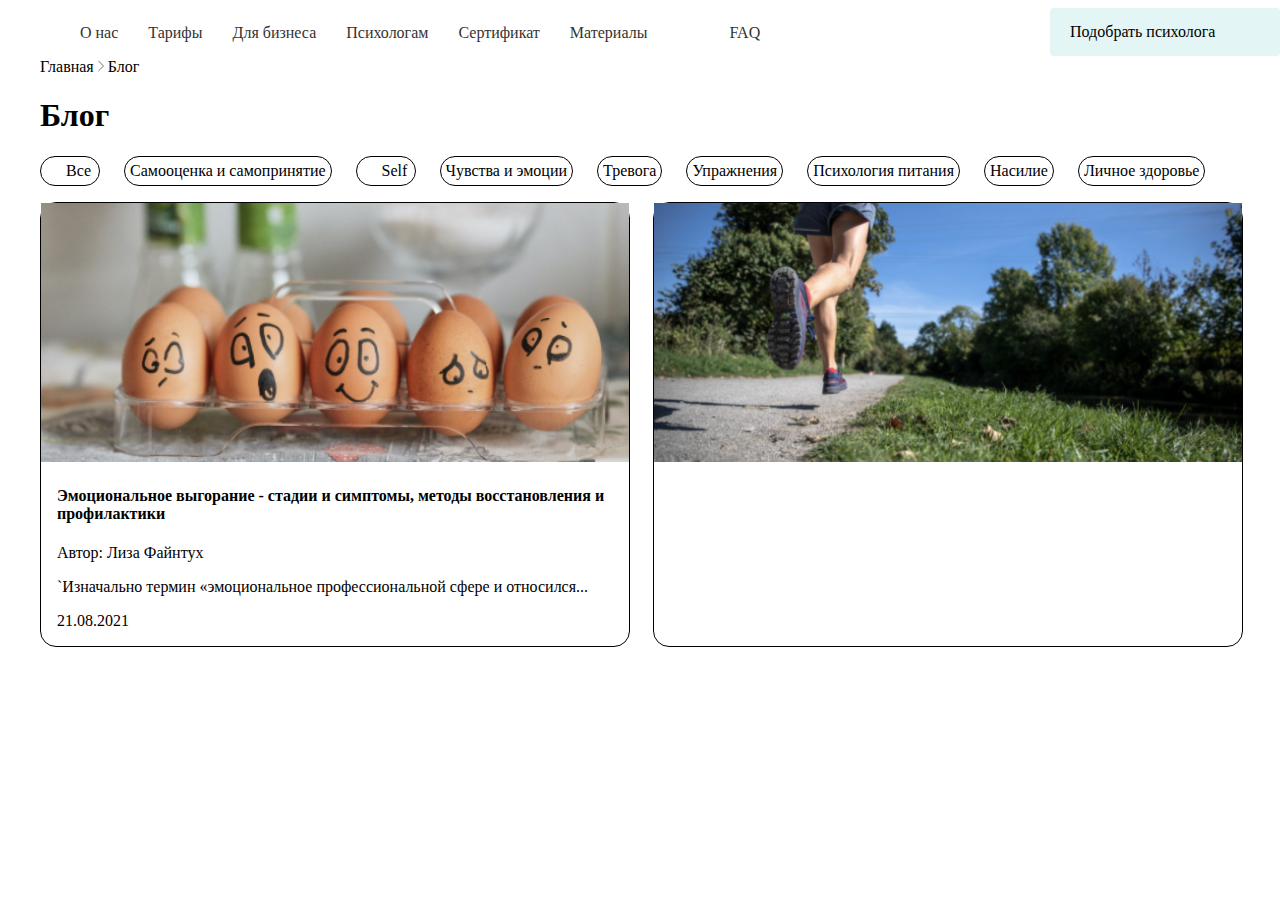
==== index.html @ e8a623a6 "Add files via upload" ====
<!DOCTYPE html>
<html lang="en">
  <head>
    <meta charset="UTF-8" />
    <meta http-equiv="X-UA-Compatible" content="IE=edge" />
    <meta name="viewport" content="width=device-width, initial-scale=1.0" />
    <title>Блог you talk</title>
    <link rel="stylesheet" href="CSS/Style.css" />
  </head>
  <body>
    <div class="wrapper">
      <header class="header">
        <div class="container">
          <div class="help">
            <a href="">Подобрать психолога</a>
          </div>
          <div class="header_inner">
            <a href="" class="logo">
              <img src="Images/SVG/logo.svg" alt="" class="logo_svg" />
            </a>
            <nav class="menu">
              <ul class="menu_list">
                <li class="menu_list_item">
                  <a href="" class="menu_list_link">О нас</a>
                </li>
                <li class="menu_list_item">
                  <a href="" class="menu_list_link">Тарифы</a>
                </li>
                <li class="menu_list_item">
                  <a href="" class="menu_list_link">Для бизнеса</a>
                </li>
                <li class="menu_list_item">
                  <a href="" class="menu_list_link">Психологам</a>
                </li>
                <li class="menu_list_item">
                  <a href="" class="menu_list_link">Сертификат</a>
                </li>
                <li class="menu_list_item">
                  <a href="" class="menu_list_link">Материалы</a>
                </li>
                <li class="menu_list_item">
                  <a href="" class="menu_list_link">FAQ</a>
                </li>
              </ul>
            </nav>
          </div>
        </div>
      </header>
      <main class="main">
        <div class="main_menu">
          <a href="" class="main">Главная</a>
          <a href="">
            <img src="./Images/SVG/Vector.svg" class="vector" alt="Нет фото" />
          </a>
          <a href="" class="blog">Блог</a>
        </div>
        <h1>Блог</h1>
        <ul class="menu_blog">
          <li class="menu_blog_item_all"><a href="" class=""></a>Все</li>
          <li class="menu_blog_item">
            <a href="" class=""></a>Самооценка и самопринятие
          </li>
          <li class="menu_blog_item_self"><a href="" class=""></a>Self</li>
          <li class="menu_blog_item">
            <a href="" class=""></a>Чувства и эмоции
          </li>
          <li class="menu_blog_item"><a href="" class=""></a>Тревога</li>
          <li class="menu_blog_item"><a href="" class=""></a>Упражнения</li>
          <li class="menu_blog_item">
            <a href="" class=""></a>Психология питания
          </li>
          <li class="menu_blog_item"><a href="" class=""></a>Насилие</li>
          <li class="menu_blog_item">
            <a href="" class=""></a>Личное здоровье
          </li>
        </ul>
        <div class="Blog_cards">
          <div class="Blog_card">
            <img src="Images/PNG/1.png" alt="" />
            <div class="text1">
              <h4>
                Эмоциональное выгорание - стадии и симптомы, методы
                восстановления и профилактики
              </h4>
              <p>Автор: Лиза Файнтух</p>
              <p>
                `Изначально термин «эмоциональное профессиональной сфере и
                относился...
              </p>
              <p>21.08.2021</p>
            </div>
          </div>
          <div class="Blog_card">
            <img src="Images/PNG/2.png" alt="2" />
          </div>
        </div>
      </main>
      <footer class="footer"></footer>
    </div>
  </body>
</html>
---- CSS/Style.css ----
html {
  box-sizing: border-box;
}
*,
*::after,
*::before {
  box-sizing: inherit;
}
ul {
  list-style: none;
}
a {
  text-decoration: none;
  color: inherit;
}
.wrapper {
  background-color: #ffffff;
  max-width: 1220px;

  margin: 0 auto;
  padding: 0 10px;
}
.header_inner {
  display: flex;
  max-width: 1220px;
}
.menu_list {
  display: flex;
  gap: 30px;
}
.menu_list_item {
  color: #333;
}
.menu_list_item:last-child {
  padding-left: 52px;
}
.help {
  display: flex;
  flex-direction: row;
  align-items: center;
  padding: 14px 20px;
  gap: 10px;

  position: absolute;
  width: 230px;
  height: 48px;
  right: 0px;

  background: #e3f5f5;
  border-radius: 4px;
}
.main_menu {
}
.vector {
  margin: auto;
}
.menu_blog {
  display: flex;
  flex-direction: row;
  justify-content: flex-start;
  align-items: center;
  padding-left: 0;
  gap: 24px;
}
.menu_blog_item {
  border: solid;
  border-width: 1px;
  border-radius: 20px;
  padding: 5px;
}
.menu_blog_item_all {
  width: 60px;
  border: solid;
  border-width: 1px;
  border-radius: 20px;
  padding: 5px;
  padding-left: 25px;
  background: url(../Images/PNG/смайл.png) no-repeat left 5px center;
}
.menu_blog_item_self {
  width: 60px;
  border: solid;
  border-width: 1px;
  border-radius: 20px;
  padding: 5px;
  padding-left: 25px;
  background: url(../Images/PNG/единорог.png) no-repeat left 5px center;
}
.Blog_cards {
  display: grid;
  grid-template-columns: repeat(8, 1fr);
  grid-gap: 23px;
}
.text1 {
  margin: 16px;
}
.Blog_card {
  border: solid;
  border-width: 1px;
  border-radius: 16px;
}
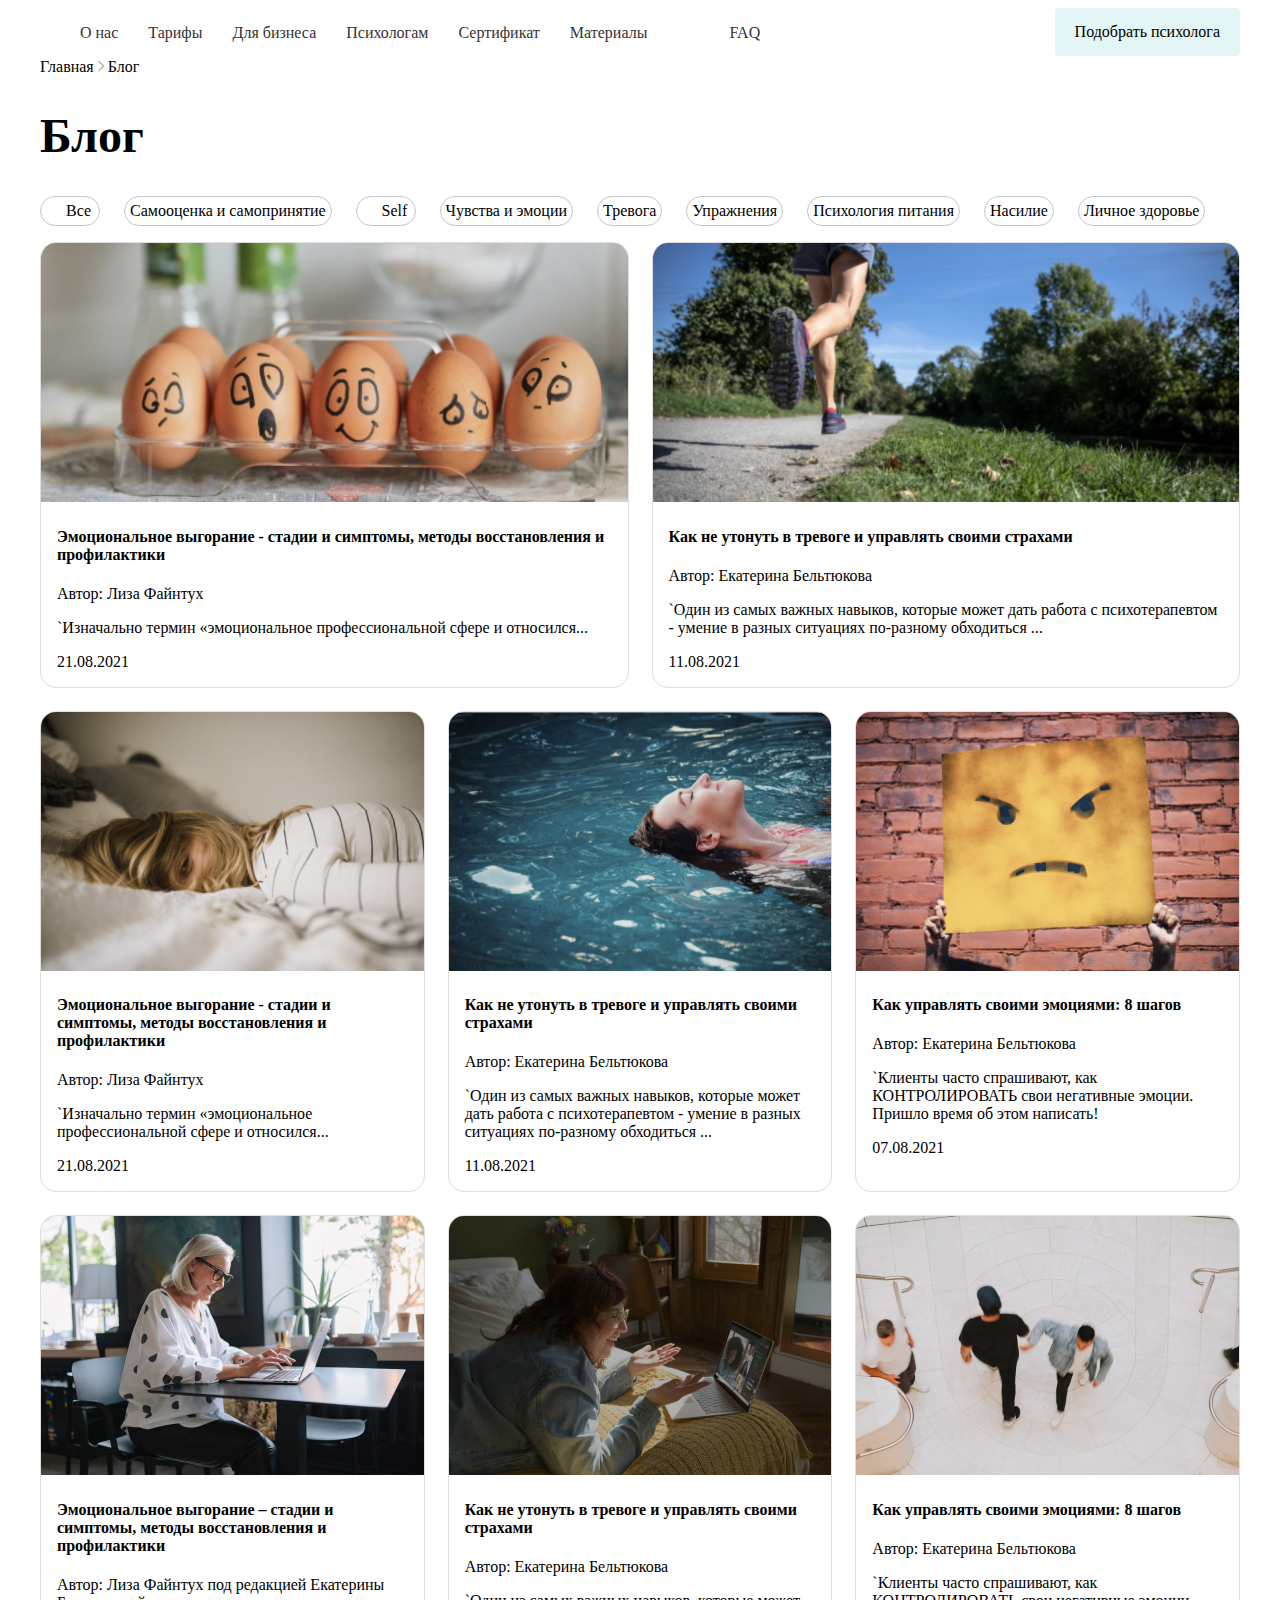
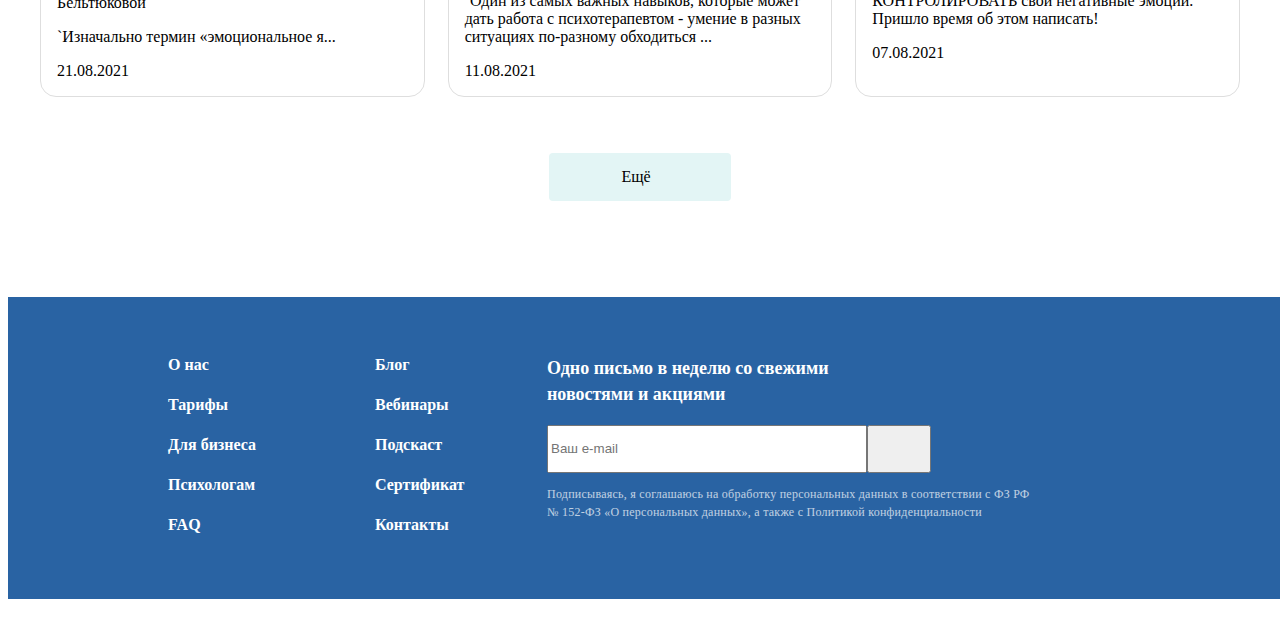
==== commit 1252a00a: "Add files via upload" ====
--- a/index.html
+++ b/index.html
@@ -8,94 +8,237 @@
     <link rel="stylesheet" href="CSS/Style.css" />
   </head>
   <body>
-    <div class="wrapper">
-      <header class="header">
-        <div class="container">
-          <div class="help">
-            <a href="">Подобрать психолога</a>
-          </div>
-          <div class="header_inner">
-            <a href="" class="logo">
-              <img src="Images/SVG/logo.svg" alt="" class="logo_svg" />
+    <div class="main_wrapper">
+      <div class="wrapper">
+        <header class="header">
+          <div class="container">
+            <div class="header_inner">
+              <a href="" class="logo">
+                <img src="Images/SVG/logo.svg" alt="" class="logo_svg" />
+              </a>
+              <nav class="menu">
+                <ul class="menu_list">
+                  <li class="menu_list_item">
+                    <a href="" class="menu_list_link">О нас</a>
+                  </li>
+                  <li class="menu_list_item">
+                    <a href="" class="menu_list_link">Тарифы</a>
+                  </li>
+                  <li class="menu_list_item">
+                    <a href="" class="menu_list_link">Для бизнеса</a>
+                  </li>
+                  <li class="menu_list_item">
+                    <a href="" class="menu_list_link">Психологам</a>
+                  </li>
+                  <li class="menu_list_item">
+                    <a href="" class="menu_list_link">Сертификат</a>
+                  </li>
+                  <li class="menu_list_item">
+                    <a href="" class="menu_list_link">Материалы</a>
+                  </li>
+                  <li class="menu_list_item">
+                    <a href="" class="menu_list_link">FAQ</a>
+                  </li>
+                </ul>
+              </nav>
+              <div class="help">
+                <a href="">Подобрать психолога</a>
+              </div>
+            </div>
+          </div>
+        </header>
+        <main class="main">
+          <div class="main_menu">
+            <a href="" class="main">Главная</a>
+            <a href="">
+              <img
+                src="./Images/SVG/Vector.svg"
+                class="vector"
+                alt="Нет фото"
+              />
             </a>
-            <nav class="menu">
-              <ul class="menu_list">
-                <li class="menu_list_item">
-                  <a href="" class="menu_list_link">О нас</a>
-                </li>
-                <li class="menu_list_item">
-                  <a href="" class="menu_list_link">Тарифы</a>
-                </li>
-                <li class="menu_list_item">
-                  <a href="" class="menu_list_link">Для бизнеса</a>
-                </li>
-                <li class="menu_list_item">
-                  <a href="" class="menu_list_link">Психологам</a>
-                </li>
-                <li class="menu_list_item">
-                  <a href="" class="menu_list_link">Сертификат</a>
-                </li>
-                <li class="menu_list_item">
-                  <a href="" class="menu_list_link">Материалы</a>
-                </li>
-                <li class="menu_list_item">
-                  <a href="" class="menu_list_link">FAQ</a>
-                </li>
-              </ul>
-            </nav>
+            <a href="" class="blog">Блог</a>
+          </div>
+          <h1>Блог</h1>
+          <ul class="menu_blog">
+            <li class="menu_blog_item_all"><a href="" class=""></a>Все</li>
+            <li class="menu_blog_item">
+              <a href="" class=""></a>Самооценка и самопринятие
+            </li>
+            <li class="menu_blog_item_self"><a href="" class=""></a>Self</li>
+            <li class="menu_blog_item">
+              <a href="" class=""></a>Чувства и эмоции
+            </li>
+            <li class="menu_blog_item"><a href="" class=""></a>Тревога</li>
+            <li class="menu_blog_item"><a href="" class=""></a>Упражнения</li>
+            <li class="menu_blog_item">
+              <a href="" class=""></a>Психология питания
+            </li>
+            <li class="menu_blog_item"><a href="" class=""></a>Насилие</li>
+            <li class="menu_blog_item">
+              <a href="" class=""></a>Личное здоровье
+            </li>
+          </ul>
+          <section class="first">
+            <div class="blog_card">
+              <img src="Images/PNG/1.png" alt="" />
+              <div class="text">
+                <h4>
+                  Эмоциональное выгорание - стадии и симптомы, методы
+                  восстановления и профилактики
+                </h4>
+                <p>Автор: Лиза Файнтух</p>
+                <p>
+                  `Изначально термин «эмоциональное профессиональной сфере и
+                  относился...
+                </p>
+                <p>21.08.2021</p>
+              </div>
+            </div>
+            <div class="blog_card">
+              <img src="Images/PNG/2.png" alt="2" />
+              <div class="text">
+                <h4>Как не утонуть в тревоге и управлять своими страхами</h4>
+                <p>Автор: Екатерина Бельтюкова</p>
+                <p>
+                  `Один из самых важных навыков, которые может дать работа с
+                  психотерапевтом - умение в разных ситуациях по-разному
+                  обходиться ...
+                </p>
+                <p>11.08.2021</p>
+              </div>
+            </div>
+          </section>
+
+          <section class="second">
+            <div class="blog_card">
+              <img src="Images/PNG/3.png" alt="" />
+              <div class="text">
+                <h4>
+                  Эмоциональное выгорание - стадии и симптомы, методы
+                  восстановления и профилактики
+                </h4>
+                <p>Автор: Лиза Файнтух</p>
+                <p>
+                  `Изначально термин «эмоциональное профессиональной сфере и
+                  относился...
+                </p>
+                <p>21.08.2021</p>
+              </div>
+            </div>
+            <div class="blog_card">
+              <img src="Images/PNG/4.png" alt="2" />
+              <div class="text">
+                <h4>Как не утонуть в тревоге и управлять своими страхами</h4>
+                <p>Автор: Екатерина Бельтюкова</p>
+                <p>
+                  `Один из самых важных навыков, которые может дать работа с
+                  психотерапевтом - умение в разных ситуациях по-разному
+                  обходиться ...
+                </p>
+                <p>11.08.2021</p>
+              </div>
+            </div>
+            <div class="blog_card">
+              <img src="Images/PNG/5.png" alt="2" />
+              <div class="text">
+                <h4>Как управлять своими эмоциями: 8 шагов</h4>
+                <p>Автор: Екатерина Бельтюкова</p>
+                <p>
+                  `Клиенты часто спрашивают, как КОНТРОЛИРОВАТЬ свои негативные
+                  эмоции. Пришло время об этом написать!
+                </p>
+                <p>07.08.2021</p>
+              </div>
+            </div>
+            <div class="blog_card">
+              <img src="Images/PNG/6.png" alt="2" />
+              <div class="text">
+                <h4>
+                  Эмоциональное выгорание – стадии и симптомы, методы
+                  восстановления и профилактики
+                </h4>
+                <p>Автор: Лиза Файнтух под редакцией Екатерины Бельтюковой</p>
+                <p>`Изначально термин «эмоциональное я...</p>
+                <p>21.08.2021</p>
+              </div>
+            </div>
+            <div class="blog_card">
+              <img src="Images/PNG/7.png" alt="2" />
+              <div class="text">
+                <h4>Как не утонуть в тревоге и управлять своими страхами</h4>
+                <p>Автор: Екатерина Бельтюкова</p>
+                <p>
+                  `Один из самых важных навыков, которые может дать работа с
+                  психотерапевтом - умение в разных ситуациях по-разному
+                  обходиться ...
+                </p>
+                <p>11.08.2021</p>
+              </div>
+            </div>
+            <div class="blog_card">
+              <img src="Images/PNG/8.png" alt="2" />
+              <div class="text">
+                <h4>Как управлять своими эмоциями: 8 шагов</h4>
+                <p>Автор: Екатерина Бельтюкова</p>
+                <p>
+                  `Клиенты часто спрашивают, как КОНТРОЛИРОВАТЬ свои негативные
+                  эмоции. Пришло время об этом написать!
+                </p>
+                <p>07.08.2021</p>
+              </div>
+            </div>
+          </section>
+
+          <div class="button_more">
+            <a href="№" class="">Ещё</a>
+          </div>
+        </main>
+      </div>
+      <footer class="footer">
+        <div class="wrapper_footer">
+          <ul class="footer_menu_list">
+            <li class="footer_menu_item">
+              <a href="" class="footer_menu_link">О нас</a>
+              <a href="" class="footer_menu_link">Тарифы</a>
+              <a href="" class="footer_menu_link">Для бизнеса</a>
+              <a href="" class="footer_menu_link">Психологам</a>
+              <a href="" class="footer_menu_link">FAQ</a>
+            </li>
+            <li class="footer_menu_item">
+              <a href="" class="footer_menu_link">Блог</a>
+              <a href="" class="footer_menu_link">Вебинары</a>
+              <a href="" class="footer_menu_link">Подскаст</a>
+              <a href="" class="footer_menu_link">Сертификат</a>
+              <a href="" class="footer_menu_link">Контакты</a>
+            </li>
+          </ul>
+          <div class="mail">
+            <p class="about_mail">
+              Одно письмо в неделю со свежими  +новостями и акциями
+            </p>
+            <div class="search_form_info">
+              <input
+                type="text"
+                class="search_form_field"
+                placeholder="Ваш e-mail"
+              />
+              <button type="submit" class="search_form_submit">
+                <img src="/Сайт-вёрстка/Images/SVG/Arrow.svg" alt="" />
+              </button>
+            </div>
+            <p class="agree">
+              Подписываясь, я соглашаюсь на обработку персональных данных в
+              соответствии с ФЗ РФ № 152-ФЗ «О персональных данных», а также с
+              Политикой конфиденциальности
+            </p>
+          </div>
+          <div class="footer_link">
+            <img src="/Сайт-вёрстка/Images/SVG/Group 1.svg" alt="" class="sk" />
           </div>
         </div>
-      </header>
-      <main class="main">
-        <div class="main_menu">
-          <a href="" class="main">Главная</a>
-          <a href="">
-            <img src="./Images/SVG/Vector.svg" class="vector" alt="Нет фото" />
-          </a>
-          <a href="" class="blog">Блог</a>
-        </div>
-        <h1>Блог</h1>
-        <ul class="menu_blog">
-          <li class="menu_blog_item_all"><a href="" class=""></a>Все</li>
-          <li class="menu_blog_item">
-            <a href="" class=""></a>Самооценка и самопринятие
-          </li>
-          <li class="menu_blog_item_self"><a href="" class=""></a>Self</li>
-          <li class="menu_blog_item">
-            <a href="" class=""></a>Чувства и эмоции
-          </li>
-          <li class="menu_blog_item"><a href="" class=""></a>Тревога</li>
-          <li class="menu_blog_item"><a href="" class=""></a>Упражнения</li>
-          <li class="menu_blog_item">
-            <a href="" class=""></a>Психология питания
-          </li>
-          <li class="menu_blog_item"><a href="" class=""></a>Насилие</li>
-          <li class="menu_blog_item">
-            <a href="" class=""></a>Личное здоровье
-          </li>
-        </ul>
-        <div class="Blog_cards">
-          <div class="Blog_card">
-            <img src="Images/PNG/1.png" alt="" />
-            <div class="text1">
-              <h4>
-                Эмоциональное выгорание - стадии и симптомы, методы
-                восстановления и профилактики
-              </h4>
-              <p>Автор: Лиза Файнтух</p>
-              <p>
-                `Изначально термин «эмоциональное профессиональной сфере и
-                относился...
-              </p>
-              <p>21.08.2021</p>
-            </div>
-          </div>
-          <div class="Blog_card">
-            <img src="Images/PNG/2.png" alt="2" />
-          </div>
-        </div>
-      </main>
-      <footer class="footer"></footer>
+      </footer>
     </div>
   </body>
 </html>
--- a/CSS/Style.css
+++ b/CSS/Style.css
@@ -1,3 +1,58 @@
+/* montserrat-regular - latin */
+@font-face {
+  font-display: swap; /* Check https://developer.mozilla.org/en-US/docs/Web/CSS/@font-face/font-display for other options. */
+  font-family: "Montserrat";
+  font-style: normal;
+  font-weight: 400;
+  src: url("../fonts/montserrat-v25-latin-regular.eot"); /* IE9 Compat Modes */
+  src: url("../fonts/montserrat-v25-latin-regular.eot?#iefix")
+      format("embedded-opentype"),
+    /* IE6-IE8 */ url("../fonts/montserrat-v25-latin-regular.woff2")
+      format("woff2"),
+    /* Super Modern Browsers */
+      url("../fonts/montserrat-v25-latin-regular.woff") format("woff"),
+    /* Modern Browsers */ url("../fonts/montserrat-v25-latin-regular.ttf")
+      format("truetype"),
+    /* Safari, Android, iOS */
+      url("../fonts/montserrat-v25-latin-regular.svg#Montserrat") format("svg"); /* Legacy iOS */
+}
+
+/* montserrat-500 - latin */
+@font-face {
+  font-display: swap; /* Check https://developer.mozilla.org/en-US/docs/Web/CSS/@font-face/font-display for other options. */
+  font-family: "Montserrat";
+  font-style: normal;
+  font-weight: 500;
+  src: url("../fonts/montserrat-v25-latin-500.eot"); /* IE9 Compat Modes */
+  src: url("../fonts/montserrat-v25-latin-500.eot?#iefix")
+      format("embedded-opentype"),
+    /* IE6-IE8 */ url("../fonts/montserrat-v25-latin-500.woff2") format("woff2"),
+    /* Super Modern Browsers */ url("../fonts/montserrat-v25-latin-500.woff")
+      format("woff"),
+    /* Modern Browsers */ url("../fonts/montserrat-v25-latin-500.ttf")
+      format("truetype"),
+    /* Safari, Android, iOS */
+      url("../fonts/montserrat-v25-latin-500.svg#Montserrat") format("svg"); /* Legacy iOS */
+}
+
+/* montserrat-600 - latin */
+@font-face {
+  font-display: swap; /* Check https://developer.mozilla.org/en-US/docs/Web/CSS/@font-face/font-display for other options. */
+  font-family: "Montserrat";
+  font-style: normal;
+  font-weight: 600;
+  src: url("../fonts/montserrat-v25-latin-600.eot"); /* IE9 Compat Modes */
+  src: url("../fonts/montserrat-v25-latin-600.eot?#iefix")
+      format("embedded-opentype"),
+    /* IE6-IE8 */ url("../fonts/montserrat-v25-latin-600.woff2") format("woff2"),
+    /* Super Modern Browsers */ url("../fonts/montserrat-v25-latin-600.woff")
+      format("woff"),
+    /* Modern Browsers */ url("../fonts/montserrat-v25-latin-600.ttf")
+      format("truetype"),
+    /* Safari, Android, iOS */
+      url("../fonts/montserrat-v25-latin-600.svg#Montserrat") format("svg"); /* Legacy iOS */
+}
+
 html {
   box-sizing: border-box;
 }
@@ -13,6 +68,15 @@
   text-decoration: none;
   color: inherit;
 }
+body {
+  font-family: Montserrat;
+  font-style: normal;
+}
+.main_wrapper {
+  max-width: 1440px;
+  margin: 0 auto;
+}
+
 .wrapper {
   background-color: #ffffff;
   max-width: 1220px;
@@ -20,6 +84,15 @@
   margin: 0 auto;
   padding: 0 10px;
 }
+.header {
+  margin: 0 auto;
+}
+.container {
+  width: 100%;
+  max-width: 1260px;
+
+  margin: 0 auto;
+}
 .header_inner {
   display: flex;
   max-width: 1220px;
@@ -40,11 +113,11 @@
   align-items: center;
   padding: 14px 20px;
   gap: 10px;
-
-  position: absolute;
-  width: 230px;
+  position: relative;
+  max-width: max-content;
   height: 48px;
   right: 0px;
+  margin: 0 0 0 auto;
 
   background: #e3f5f5;
   border-radius: 4px;
@@ -63,15 +136,13 @@
   gap: 24px;
 }
 .menu_blog_item {
-  border: solid;
-  border-width: 1px;
   border-radius: 20px;
   padding: 5px;
+  border: 1px solid #c1c5cd;
 }
 .menu_blog_item_all {
   width: 60px;
-  border: solid;
-  border-width: 1px;
+  border: 1px solid #c1c5cd;
   border-radius: 20px;
   padding: 5px;
   padding-left: 25px;
@@ -79,23 +150,670 @@
 }
 .menu_blog_item_self {
   width: 60px;
-  border: solid;
-  border-width: 1px;
+  border: 1px solid #c1c5cd;
   border-radius: 20px;
   padding: 5px;
   padding-left: 25px;
   background: url(../Images/PNG/единорог.png) no-repeat left 5px center;
 }
-.Blog_cards {
+.first {
   display: grid;
-  grid-template-columns: repeat(8, 1fr);
+  grid-template-columns: repeat(2, 1fr);
   grid-gap: 23px;
-}
-.text1 {
+  margin-bottom: 23px;
+}
+.second {
+  display: grid;
+  grid-template-columns: repeat(3, 1fr);
+  grid-gap: 23px;
+}
+.text {
   margin: 16px;
 }
-.Blog_card {
-  border: solid;
-  border-width: 1px;
+.blog_card {
+  overflow: hidden;
   border-radius: 16px;
-}
+  border: 1px solid #dedede;
+}
+.button_more {
+  display: flex;
+  flex-direction: row;
+  align-items: center;
+  text-align: center;
+  padding: 12px 72.5px;
+  gap: 10px;
+  position: relative;
+  width: 182px;
+  min-width: max-content;
+  height: 48px;
+  right: 0px;
+  margin: auto;
+  margin-top: 56px;
+  margin-bottom: 96px;
+  background: #e3f5f5;
+  border-radius: 4px;
+}
+.footer {
+  width: 1440px;
+  height: 302px;
+  background: #2963a3;
+}
+.wrapper_footer {
+  display: flex;
+  width: 1200px;
+  height: max-content;
+  padding: 40px 120px 78px;
+  justify: space-between;
+  gap: 61px;
+}
+.footer_menu_list {
+  display: flex;
+  flex-direction: row;
+  gap: 96px;
+}
+.footer_menu_item {
+  display: flex;
+  flex-direction: column;
+  align-items: flex-start;
+  padding: 0px;
+  gap: 16px;
+  width: 111px;
+  height: 184px;
+  color: #ffffff;
+  font-family: "Montserrat";
+  font-style: normal;
+  font-weight: 700;
+  font-size: 16px;
+  line-height: 24px;
+}
+.mail {
+  width: 486px;
+}
+.about_mail {
+  width: 356px;
+  font-family: "Montserrat";
+  font-style: normal;
+  font-weight: 700;
+  font-size: 18px;
+  line-height: 26px;
+  color: #ffffff;
+}
+.search_form_info {
+  height: 48px;
+  display: flex;
+  flex-wrap: wrap;
+  width: 384px;
+}
+.search_form_field {
+  width: 320px;
+  color: #9d9d9d 20%;
+}
+.search_form_submit {
+  width: 64px;
+}
+.search_form_field::placeholder {
+}
+.agree {
+  width: 486px;
+  font-family: "Montserrat";
+  font-style: normal;
+  font-weight: 400;
+  font-size: 12px;
+  line-height: 18px;
+
+  /* or 150% */
+  letter-spacing: 0.25px;
+
+  color: #ffffff;
+
+  opacity: 0.7;
+}
+.main_page2 {
+  display: flex;
+  justify-content: space-between;
+}
+.section_1 {
+  display: grid;
+  width: 690px;
+
+  left: 120px;
+  top: 164px;
+}
+h1 {
+  font-family: "Montserrat";
+  font-style: normal;
+  font-weight: 700;
+  font-size: 48px;
+  line-height: 56px;
+}
+.section_1_title {
+  margin-top: 52px;
+}
+h5 {
+  font-family: "Montserrat";
+  font-style: normal;
+  font-weight: 700;
+  font-size: 16px;
+  line-height: 24px;
+}
+.aside {
+  width: 282px;
+  height: 512px;
+  left: 1038px;
+  top: 164px;
+}
+.img_4 {
+  margin: 24px 0;
+}
+.content_item > a {
+  position: relative;
+  text-decoration: underline;
+}
+.content_item_in > a {
+  position: relative;
+  text-decoration: underline;
+}
+.content_item > a::before {
+  content: "";
+  position: absolute;
+  display: block;
+  width: 8px;
+  height: 8px;
+  border-radius: 50%;
+  background: #03b2a5;
+  top: 50%;
+  left: -16px;
+  transform: translateY(-50%);
+  z-index: 1;
+}
+.quote {
+  background: #f3f7fe;
+
+  border-radius: 16px;
+}
+.quote_vector {
+  position: absolute;
+  padding-left: 24px;
+  padding-top: 24px;
+}
+.quote_text {
+  display: block;
+  padding-left: 24px;
+  padding-top: 34px;
+}
+.quote_autor {
+  padding-left: 24px;
+  margin-top: 8px;
+}
+.what_else-text {
+  padding-left: 32px;
+  position: relative;
+}
+.what_else-text::before {
+  content: "";
+  display: block;
+  position: relative;
+  width: 8px;
+  height: 8px;
+  border-radius: 50%;
+  background: #03b2a5;
+  top: 18px;
+  left: -20px;
+  transform: translateY(-50%);
+  z-index: 1;
+}
+.what_else-photo {
+  width: 690px;
+  height: 331px;
+}
+.what_else-photo-text {
+  font-family: "Montserrat";
+  font-style: normal;
+  margin-top: 0%;
+  font-size: 14px;
+  line-height: 130%;
+
+  letter-spacing: 0.25px;
+
+  color: #868686;
+}
+.quote2 {
+  margin-top: 24px;
+  max-width: 100%;
+  height: 168px;
+  background: url(/Сайт-вёрстка/Images/SVG/quote_fon.svg) no-repeat center;
+}
+
+.quote_text2 {
+  margin: auto;
+  margin-top: 24px;
+  max-width: 485px;
+  font-style: italic;
+  line-height: 24px;
+  text-align: center;
+
+  font-family: "Montserrat";
+
+  font-weight: 400;
+  font-size: 20px;
+}
+.relax {
+  display: flex;
+  flex-direction: row;
+  justify-content: space-between;
+}
+.relax_fhoto {
+  width: 282px;
+  height: 380px;
+}
+.relax_text {
+  width: 385px;
+  height: 380px;
+
+  font-family: "Montserrat";
+  font-style: normal;
+  font-weight: 500;
+  font-size: 16px;
+  line-height: 24px;
+  color: #333333;
+}
+.relax_text_p {
+  margin: 0;
+}
+.exersize_1 {
+  margin: 0 auto;
+  padding: 24px;
+  background: #fefaec;
+  border-radius: 16px;
+}
+.exersize_1_title {
+  margin: 0;
+}
+.exersize_1_text {
+  margin: 0;
+  padding-top: 8px;
+}
+.hands {
+  display: flex;
+  flex-direction: row;
+  justify-content: space-between;
+}
+.hands_fhoto {
+  width: 281px;
+  height: 174px;
+}
+.hands_text {
+  width: 386px;
+
+  font-family: "Montserrat";
+  font-style: normal;
+  font-weight: 500;
+  font-size: 16px;
+  line-height: 24px;
+  color: #333333;
+}
+.hands_text_p {
+  margin: 0;
+}
+.exersize_2 {
+  margin: 0 auto;
+  padding: 24px;
+  background: #fefaec;
+  border-radius: 16px;
+  margin-bottom: 24px;
+}
+.exersize_2_title {
+  margin: 0;
+}
+.exersize_2_text {
+  margin: 0;
+  padding-top: 8px;
+}
+.example {
+  display: grid;
+  grid-template-columns: repeat(2, 1fr);
+  gap: 24px;
+}
+.chair {
+  width: 333px;
+  height: max-content;
+}
+.sunset {
+  width: 333px;
+  height: max-content;
+}
+.lightning {
+  margin: 0 auto;
+}
+.exersize_1_1 {
+  margin: 0 auto;
+  padding: 24px;
+  background: rgba(3, 178, 165, 0.1);
+  border-radius: 16px;
+  margin-bottom: 24px;
+}
+.scroll {
+  display: flex;
+  flex-direction: row;
+  flex-wrap: wrap;
+  padding: 0;
+  width: 100%;
+  gap: 20px;
+  line-height: 4px;
+  font-family: "Montserrat";
+  font-style: normal;
+  font-weight: 400;
+  font-size: 16px;
+  line-height: 4px;
+  color: #2963a3;
+}
+.scroll_item::before {
+  content: "";
+  display: block;
+  position: relative;
+  width: 3px;
+  height: 3px;
+  border-radius: 50%;
+  background: #494949;
+  left: -10px;
+  top: 50%;
+  z-index: 1;
+}
+.scroll_item:first-child::before {
+  content: none;
+}
+.border_floor {
+  margin-top: 48px;
+}
+.container_floor {
+  display: flex;
+  flex-direction: row;
+  justify-content: space-between;
+}
+.help_spec {
+  width: 348px;
+  margin: 0;
+}
+.help_spec_title {
+  margin: 0;
+  margin-top: 72px;
+}
+.help_spec_text {
+  width: 327px;
+  margin: 0;
+  padding-top: 24px;
+}
+.help_spec_button {
+  max-width: max-content;
+  margin-top: 32px;
+  display: flex;
+  flex-direction: row;
+  justify-content: center;
+  align-items: center;
+  padding: 20px 24px;
+  gap: 10px;
+  background: #16c8bb;
+  border-radius: 4px;
+
+  font-family: "Montserrat";
+  font-style: normal;
+  font-weight: 700;
+  font-size: 16px;
+  line-height: 20px;
+  text-align: center;
+  color: #ffffff;
+}
+.help_spec_button:hover,
+.help_spec_button:focus,
+.help_spec_button:active {
+  background: #0e867d;
+}
+.picture_help {
+  margin-top: 32px;
+  max-width: max-content;
+}
+.free_windows {
+  margin-top: 52px;
+  width: 282px;
+  height: 470px;
+  left: 1038px;
+  top: 164px;
+  background: #e6f0fd;
+  border-radius: 16px;
+}
+.free_windows_vertical {
+  display: flex;
+  flex-wrap: wrap;
+  margin: auto;
+  width: 234px;
+}
+.free_windows_pic {
+  justify-content: center;
+  padding-top: 24px;
+  margin: auto;
+  width: max-content;
+}
+.free_windows_title {
+  margin: auto;
+
+  height: 48px;
+  padding-top: 27px;
+
+  font-weight: 700;
+  font-size: 18px;
+  line-height: 24px;
+  text-align: center;
+  color: #333333;
+}
+.free_windows_text {
+  padding-top: 11px;
+  font-weight: 400;
+  font-size: 14px;
+  line-height: 20px;
+  text-align: center;
+  color: #333333;
+}
+.free_windows_button {
+  display: flex;
+  flex-direction: row;
+  justify-content: center;
+  align-items: center;
+  padding: 12px 16px;
+  gap: 8px;
+  width: 234px;
+  height: 48px;
+
+  background: #35b3a9;
+  border-radius: 4px;
+  font-weight: 700;
+  font-size: 16px;
+  line-height: 24px;
+  text-align: center;
+  color: #fff;
+}
+.data {
+  display: flex;
+
+  margin: auto;
+  margin-top: 24px;
+  flex-direction: column;
+  padding: 24px;
+  gap: 16px;
+
+  width: 282px;
+  height: 481px;
+  left: 0px;
+  top: 0px;
+
+  background: #ffffff;
+  border: 1px solid #dedede;
+  border-radius: 16px;
+}
+.data_photo {
+  margin: auto;
+  margin-top: 24px;
+  border-radius: 60px;
+  margin-bottom: 0;
+}
+.data_personal {
+  display: flex;
+  flex-wrap: wrap;
+  flex-direction: column;
+  position: absolute;
+  padding-left: 22px;
+}
+.data_correspondence {
+  background: url(/Сайт-вёрстка/Images/PNG/folder.svg) no-repeat left;
+  padding-left: 20px;
+}
+.data_video {
+  background: url(/Сайт-вёрстка/Images/PNG/camera.svg) no-repeat left;
+  padding-left: 20px;
+}
+.name {
+  display: flex;
+  flex-direction: column;
+  margin: 0 auto;
+}
+.name_title {
+  margin: 0 auto;
+  font-weight: 700;
+  font-size: 20px;
+  line-height: 28px;
+  text-align: center;
+  color: #333333;
+}
+.name_who {
+  margin: 0 auto;
+  font-weight: 600;
+  font-size: 16px;
+  line-height: 24px;
+  text-align: center;
+  color: #333333;
+}
+.name_experience {
+  margin: 0 auto;
+  font-weight: 500;
+  font-size: 14px;
+  line-height: 20px;
+}
+.personal_title {
+  margin-top: 16px;
+  border-top: 1px solid #dedede;
+  padding-top: 16px;
+  font-weight: 700;
+  font-size: 16px;
+  line-height: 24px;
+  color: #333333;
+  margin-bottom: 0;
+}
+.name_list {
+  display: flex;
+  flex-wrap: wrap;
+  flex-direction: column;
+  margin: auto;
+  margin-top: 0px;
+  padding-left: 0;
+  padding-top: 0;
+  padding-bottom: ;
+}
+.name_item {
+  position: relative;
+}
+.name_item > a::before {
+  content: "";
+  position: absolute;
+  display: block;
+  width: 8px;
+  height: 8px;
+  border-radius: 50%;
+  background: #03b2a5;
+  top: 50%;
+  left: -16px;
+  transform: translateY(-50%);
+  z-index: 1;
+}
+.data_button {
+  display: flex;
+  flex-direction: row;
+  justify-content: center;
+  align-items: center;
+  padding: 12px 16px;
+  gap: 8px;
+  width: 234px;
+  height: 48px;
+
+  background: #35b3a9;
+  border-radius: 4px;
+  font-weight: 700;
+  font-size: 16px;
+  line-height: 24px;
+  text-align: center;
+  color: #fff;
+}
+.aside_pic {
+}
+
+.give_care {
+  margin-top: 28px;
+}
+.price_pic {
+  display: flex;
+  margin: auto;
+  margin-top: 42px;
+  height: 304px;
+  left: 1038px;
+  top: 1543px;
+
+  background: #ffffff;
+  border-radius: 24px;
+}
+.price_div {
+  margin-top: 42px;
+  width: 282px;
+  height: 304px;
+  background: #ffffff;
+
+  border: 1px solid #dedede;
+  border-radius: 24px;
+  background: url(/Сайт-вёрстка/Images/PNG/Mask\ Group.png);
+}
+.price_content {
+  margin: 0 auto;
+  display: flex;
+  font-weight: 700;
+  font-size: 18px;
+  line-height: 26px;
+  color: #2963a3;
+}
+.price_in {
+  padding: 32px;
+}
+.price_p {
+  font-weight: 400;
+  font-size: 14px;
+  line-height: 20px;
+  color: #011632;
+}
+.price {
+  font-weight: 700;
+  font-size: 24px;
+  line-height: 32px;
+  color: #333333;
+}
+.price_button {
+  display: flex;
+  flex-direction: row;
+  justify-content: center;
+  align-items: center;
+  padding: 12px 16px;
+  gap: 8px;
+  width: 108px;
+  height: 48px;
+  background: #35b3a9;
+  border-radius: 4px;
+  color: #fff;
+  font-weight: 700;
+  font-size: 16px;
+  line-height: 24px;
+}
